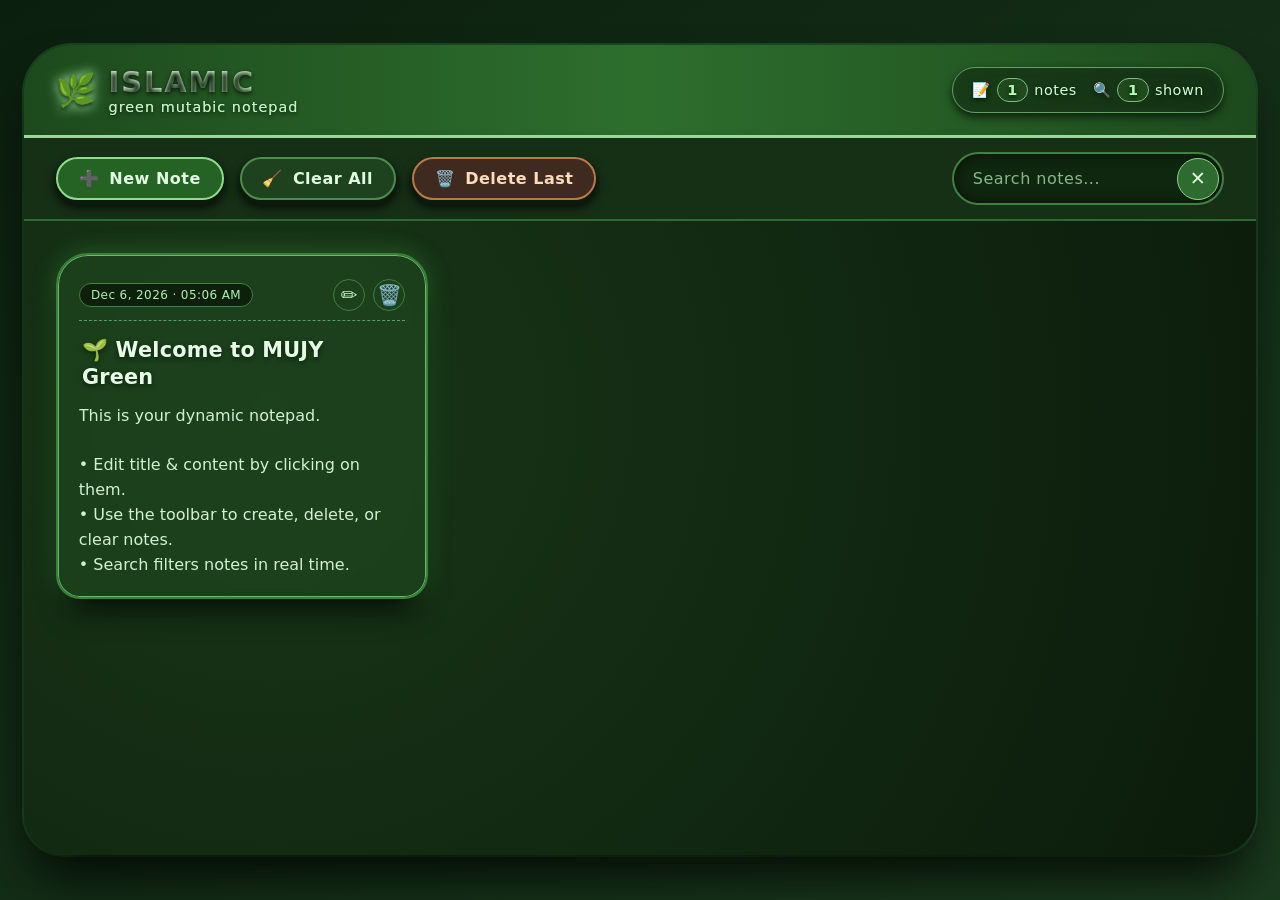
==== note-index.html @ a8dafe5c "Add files via upload" ====
<!DOCTYPE html>
<html lang="en">
<head>
  <meta charset="UTF-8">
  <meta name="viewport" content="width=device-width, initial-scale=1.0">
  <title>GREEN THEME · DYNAMIC NOTEPAD</title>
  <link rel="stylesheet" href="note-style.css">
</head>
<body>
  <div class="notepad" id="app">
    <!-- HEADER -->
    <div class="pad-header">
      <div class="logo-area">
        <div class="logo-icon">🌿</div>
        <h1>islamic <span>green mutabic notepad</span></h1>
      </div>
      <div class="stats">
        <span>📝 <i id="noteCount">0</i> notes</span>
        <span>🔍 <i id="filteredCount">0</i> shown</span>
      </div>
    </div>

    <!-- TOOLBAR -->
    <div class="toolbar">
      <button class="tool-btn success" id="newNoteBtn">
        <span>➕</span> New Note
      </button>
      <button class="tool-btn" id="clearAllBtn">
        <span>🧹</span> Clear All
      </button>
      <button class="tool-btn danger" id="deleteLastBtn">
        <span>🗑️</span> Delete Last
      </button>
      <div class="spacer"></div>
      <div class="search-wrapper">
        <input type="text" id="searchInput" placeholder="Search notes..." autocomplete="off">
        <button id="clearSearchBtn" title="clear search">✕</button>
      </div>
    </div>

    <!-- NOTES GRID -->
    <div class="notes-container" id="notesContainer"></div>
  </div>

  <script src="note-script.js"></script>
</body>
</html>
---- note-style.css ----
* {
  margin: 0;
  padding: 0;
  box-sizing: border-box;
  font-family: 'Segoe UI', 'Inter', system-ui, sans-serif;
}

body {
  background: linear-gradient(145deg, #0b1f0e 0%, #1a3a1e 100%);
  min-height: 100vh;
  display: flex;
  align-items: center;
  justify-content: center;
  padding: 1.5rem;
}

/* MAIN CARD */
.notepad {
  width: 100%;
  max-width: 1300px;
  height: 90vh;
  min-height: 600px;
  background: rgba(18, 45, 22, 0.75);
  backdrop-filter: blur(8px);
  -webkit-backdrop-filter: blur(8px);
  border-radius: 3rem 3rem 2.5rem 2.5rem;
  box-shadow:
    0 30px 50px -10px rgba(0, 0, 0, 0.8),
    0 0 0 2px rgba(70, 170, 80, 0.25),
    0 0 40px rgba(40, 180, 70, 0.3) inset;
  display: flex;
  flex-direction: column;
  overflow: hidden;
  transition: box-shadow 0.3s ease;
}

/* HEADER */
.pad-header {
  display: flex;
  align-items: center;
  justify-content: space-between;
  padding: 1.25rem 2rem;
  background: linear-gradient(90deg, #1d4a1d, #2d6e2d, #1d4a1d);
  border-bottom: 3px solid #a3e0a3;
  color: #e2ffe2;
  text-shadow: 0 2px 4px #0a1f0a;
  letter-spacing: 0.5px;
  flex-wrap: wrap;
  gap: 0.75rem;
}

.logo-area {
  display: flex;
  align-items: center;
  gap: 12px;
}

.logo-icon {
  font-size: 2rem;
  filter: drop-shadow(0 0 6px #b3ffb3);
}

.pad-header h1 {
  font-weight: 600;
  font-size: 1.8rem;
  text-transform: uppercase;
  background: linear-gradient(135deg, #e9ffe9, #b8f0b8);
  -webkit-background-clip: text;
  -webkit-text-fill-color: transparent;
  background-clip: text;
  letter-spacing: 2px;
}

.pad-header h1 span {
  font-weight: 300;
  font-size: 0.9rem;
  display: block;
  text-transform: none;
  letter-spacing: 1px;
  color: #c6f0c6;
  -webkit-text-fill-color: #c6f0c6;
  background: none;
}

/* STATS */
.stats {
  display: flex;
  gap: 1rem;
  background: rgba(0, 0, 0, 0.35);
  padding: 0.6rem 1.2rem;
  border-radius: 40px;
  border: 1px solid #5f9f5f;
  box-shadow: inset 0 0 8px #1e3d1e, 0 4px 8px #0f1f0f;
  font-size: 0.9rem;
  font-weight: 500;
}

.stats span {
  display: flex;
  align-items: center;
  gap: 6px;
  color: #d4ffd4;
}

.stats i {
  font-style: normal;
  background: #1e4a1e;
  padding: 0.2rem 0.6rem;
  border-radius: 30px;
  color: #b3ffb3;
  font-weight: 700;
  border: 1px solid #7bbf7b;
}

/* TOOLBAR */
.toolbar {
  display: flex;
  flex-wrap: wrap;
  align-items: center;
  gap: 0.7rem 1rem;
  padding: 0.9rem 2rem;
  background: #163016;
  border-bottom: 2px solid #2e6b2e;
  box-shadow: 0 6px 12px rgba(0, 0, 0, 0.4);
}

.tool-btn {
  background: #1e421e;
  border: 2px solid #4e8b4e;
  color: #e0ffe0;
  font-weight: 600;
  font-size: 1rem;
  padding: 0.65rem 1.3rem;
  border-radius: 40px;
  cursor: pointer;
  display: inline-flex;
  align-items: center;
  gap: 10px;
  transition: all 0.2s;
  box-shadow: 0 5px 0 #0b1a0b, 0 6px 12px black;
  letter-spacing: 0.5px;
}

.tool-btn:hover {
  background: #2d632d;
  border-color: #86d486;
  transform: translateY(-2px);
  box-shadow: 0 7px 0 #0b1a0b, 0 10px 18px black;
  color: #ffffff;
}

.tool-btn:active {
  transform: translateY(4px);
  box-shadow: 0 2px 0 #0b1a0b, 0 5px 10px black;
}

.tool-btn.danger {
  background: #3f2a1f;
  border-color: #b97a4a;
  color: #ffddbb;
}

.tool-btn.danger:hover {
  background: #5e3b28;
  border-color: #e6a56b;
}

.tool-btn.success {
  background: #256325;
  border-color: #8fdc8f;
  color: #e5ffe5;
}

.spacer {
  flex: 1;
}

/* SEARCH */
.search-wrapper {
  display: flex;
  align-items: center;
  background: #0f260f;
  border: 2px solid #418041;
  border-radius: 40px;
  padding: 0.2rem 0.2rem 0.2rem 1.2rem;
  box-shadow: inset 0 0 12px #071007;
}

.search-wrapper input {
  background: transparent;
  border: none;
  outline: none;
  color: #ccffcc;
  font-size: 1rem;
  width: 200px;
  padding: 0.5rem 0;
}

.search-wrapper input::placeholder {
  color: #88b888;
  font-weight: 300;
  letter-spacing: 0.5px;
}

.search-wrapper button {
  background: #2e6b2e;
  border: none;
  color: #e0ffe0;
  font-size: 1.2rem;
  border-radius: 40px;
  width: 42px;
  height: 42px;
  display: grid;
  place-items: center;
  cursor: pointer;
  transition: 0.15s;
  border: 1px solid #8cd48c;
  margin-left: 4px;
}

.search-wrapper button:hover {
  background: #4a924a;
  color: white;
}

/* NOTES GRID */
.notes-container {
  flex: 1;
  padding: 2rem;
  overflow-y: auto;
  display: grid;
  grid-template-columns: repeat(auto-fill, minmax(280px, 1fr));
  gap: 1.6rem;
  background: radial-gradient(circle at 20% 30%, #183618, #0b1b0b);
  align-content: start;
}

.notes-container::-webkit-scrollbar {
  width: 12px;
}

.notes-container::-webkit-scrollbar-track {
  background: #102210;
  border-radius: 20px;
  box-shadow: inset 0 0 8px #030603;
}

.notes-container::-webkit-scrollbar-thumb {
  background: #3b7a3b;
  border-radius: 20px;
  border: 3px solid #102210;
  box-shadow: 0 0 8px #7fe07f;
}

.notes-container::-webkit-scrollbar-thumb:hover {
  background: #5ea85e;
}

/* NOTE CARD */
.note-card {
  background: rgba(30, 70, 30, 0.7);
  backdrop-filter: blur(8px);
  -webkit-backdrop-filter: blur(8px);
  border: 2px solid #398039;
  border-radius: 2rem 2rem 1.5rem 1.5rem;
  padding: 1.5rem 1.3rem 1rem 1.3rem;
  box-shadow:
    0 20px 30px -12px black,
    0 0 0 1px #6bb86b inset,
    0 0 25px rgba(80, 200, 80, 0.3);
  display: flex;
  flex-direction: column;
  transition: all 0.25s ease;
  animation: cardPop 0.3s ease-out;
  word-break: break-word;
}

@keyframes cardPop {
  0% { opacity: 0; transform: scale(0.92) translateY(15px); }
  100% { opacity: 1; transform: scale(1) translateY(0); }
}

.note-card:hover {
  border-color: #a0f0a0;
  box-shadow: 0 25px 40px -12px black, 0 0 0 2px #8fe08f inset, 0 0 40px #4fc44f;
  transform: translateY(-3px);
  background: rgba(40, 90, 40, 0.8);
}

.note-header {
  display: flex;
  justify-content: space-between;
  align-items: center;
  margin-bottom: 0.9rem;
  border-bottom: 1px dashed #5c9e5c;
  padding-bottom: 0.55rem;
}

.note-date {
  font-size: 0.75rem;
  font-weight: 500;
  color: #b0f0b0;
  background: #0c200c;
  padding: 0.25rem 0.7rem;
  border-radius: 30px;
  letter-spacing: 0.4px;
  border: 1px solid #458045;
}

.note-actions {
  display: flex;
  gap: 8px;
}

.note-actions button {
  background: transparent;
  border: none;
  font-size: 1.25rem;
  cursor: pointer;
  color: #bbf0bb;
  width: 32px;
  height: 32px;
  border-radius: 50%;
  display: grid;
  place-items: center;
  transition: 0.15s;
  border: 1px solid #3d7e3d;
}

.note-actions button:hover {
  background: #2d662d;
  color: white;
  transform: scale(1.1);
  border-color: #b3ffb3;
}

.note-actions .edit-btn:hover {
  background: #3d7a3d;
}

.note-actions .delete-btn:hover {
  background: #7a3d1f;
  border-color: #e6a56b;
  color: #ffd8b3;
}

.note-title {
  font-weight: 700;
  font-size: 1.3rem;
  color: #e6ffe6;
  margin-bottom: 0.5rem;
  letter-spacing: 0.2px;
  line-height: 1.3;
  text-shadow: 0 2px 5px #102010;
  word-break: break-word;
  outline: none;
  padding: 0.1rem 0.2rem;
  border-radius: 12px;
  transition: background 0.15s;
}

.note-title:focus {
  background: #1b3b1b;
  box-shadow: 0 0 0 2px #71c771;
}

.note-content {
  font-size: 1rem;
  line-height: 1.55;
  color: #d4f0d4;
  white-space: pre-wrap;
  word-wrap: break-word;
  overflow-y: auto;
  max-height: 180px;
  padding: 0.2rem 0.2rem 0.2rem 0;
  scrollbar-width: thin;
  scrollbar-color: #589e58 #102210;
  outline: none;
  border-radius: 10px;
  transition: background 0.15s;
  flex: 1;
}

.note-content:focus {
  background: #173017;
  box-shadow: 0 0 0 2px #4a8f4a;
}

/* EMPTY STATE */
.empty-state {
  grid-column: 1 / -1;
  display: flex;
  flex-direction: column;
  align-items: center;
  justify-content: center;
  color: #8fc08f;
  font-size: 1.4rem;
  gap: 1.2rem;
  padding: 4rem 1rem;
  text-align: center;
  border: 3px dashed #3f783f;
  border-radius: 3rem;
  background: #0e1f0e80;
  backdrop-filter: blur(4px);
  letter-spacing: 1px;
  font-weight: 300;
  text-shadow: 0 0 15px #2d5f2d;
}

.empty-state span {
  font-size: 3.5rem;
  filter: drop-shadow(0 0 15px #6dcf6d);
}

/* EDIT MODE */
.note-card.editing {
  border-color: #f3ffb0;
  box-shadow: 0 0 0 3px #e9ffb0, 0 0 40px #b3ff7f;
}

/* RESPONSIVE */
@media (max-width: 650px) {
  .pad-header {
    flex-direction: column;
    align-items: flex-start;
  }
  .toolbar {
    flex-direction: column;
    align-items: stretch;
  }
  .search-wrapper input {
    width: 100%;
  }
  .notes-container {
    padding: 1rem;
  }
  .notepad {
    height: 95vh;
  }
}
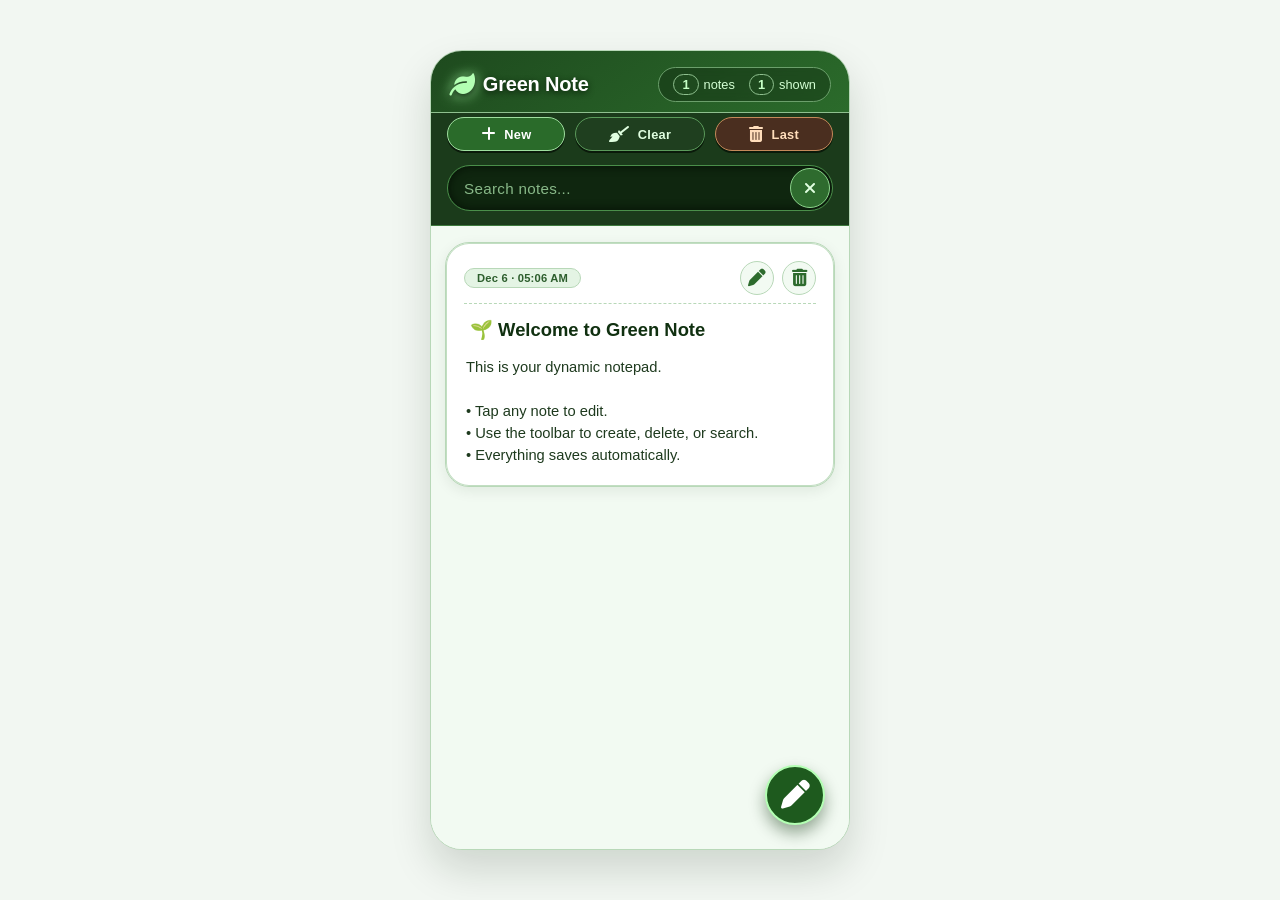
==== commit 7a253897: "Add files via upload" ====
--- a/note-index.html
+++ b/note-index.html
@@ -2,44 +2,64 @@
 <html lang="en">
 <head>
   <meta charset="UTF-8">
-  <meta name="viewport" content="width=device-width, initial-scale=1.0">
-  <title>GREEN THEME · DYNAMIC NOTEPAD</title>
+  <meta name="viewport" content="width=device-width, initial-scale=1.0, maximum-scale=1.0, user-scalable=yes">
+  <title>Green Notepad · Mobile Dynamic</title>
+  <link rel="stylesheet" href="https://cdnjs.cloudflare.com/ajax/libs/font-awesome/6.0.0-beta3/css/all.min.css">
   <link rel="stylesheet" href="note-style.css">
 </head>
 <body>
-  <div class="notepad" id="app">
+  <div class="app" id="app">
     <!-- HEADER -->
-    <div class="pad-header">
-      <div class="logo-area">
-        <div class="logo-icon">🌿</div>
-        <h1>islamic <span>green mutabic notepad</span></h1>
-      </div>
-      <div class="stats">
-        <span>📝 <i id="noteCount">0</i> notes</span>
-        <span>🔍 <i id="filteredCount">0</i> shown</span>
+    <div class="app-header">
+      <div class="header-top">
+        <div class="logo">
+          <i class="fas fa-leaf"></i>
+          <span>Green Note</span>
+        </div>
+        <div class="stats">
+          <span><i id="noteCount">0</i> notes</span>
+          <span><i id="filteredCount">0</i> shown</span>
+        </div>
       </div>
     </div>
 
     <!-- TOOLBAR -->
     <div class="toolbar">
       <button class="tool-btn success" id="newNoteBtn">
-        <span>➕</span> New Note
+        <i class="fas fa-plus"></i> New
       </button>
       <button class="tool-btn" id="clearAllBtn">
-        <span>🧹</span> Clear All
+        <i class="fas fa-broom"></i> Clear
       </button>
       <button class="tool-btn danger" id="deleteLastBtn">
-        <span>🗑️</span> Delete Last
+        <i class="fas fa-trash-alt"></i> Last
       </button>
-      <div class="spacer"></div>
       <div class="search-wrapper">
         <input type="text" id="searchInput" placeholder="Search notes..." autocomplete="off">
-        <button id="clearSearchBtn" title="clear search">✕</button>
+        <button id="clearSearchBtn"><i class="fas fa-times"></i></button>
       </div>
     </div>
 
-    <!-- NOTES GRID -->
+    <!-- NOTES CONTAINER -->
     <div class="notes-container" id="notesContainer"></div>
+
+    <!-- FLOATING ACTION BUTTON -->
+    <div class="fab" id="fabNewNote">
+      <i class="fas fa-pen"></i>
+    </div>
+  </div>
+
+  <!-- MODAL FOR NEW NOTE -->
+  <div class="modal-overlay" id="modalOverlay">
+    <div class="modal-content">
+      <h3>New Note</h3>
+      <input type="text" id="modalTitle" placeholder="Title" value="🌿 New note">
+      <textarea id="modalContent" rows="3" placeholder="Write something green...">Write something green...</textarea>
+      <div class="modal-actions">
+        <button class="cancel" id="modalCancel">Cancel</button>
+        <button class="save" id="modalSave">Save</button>
+      </div>
+    </div>
   </div>
 
   <script src="note-script.js"></script>
--- a/note-style.css
+++ b/note-style.css
@@ -1,189 +1,178 @@
+/* ---------- RESET & GLOBAL ---------- */
 * {
   margin: 0;
   padding: 0;
   box-sizing: border-box;
-  font-family: 'Segoe UI', 'Inter', system-ui, sans-serif;
+  font-family: 'Inter', -apple-system, BlinkMacSystemFont, 'Segoe UI', Roboto, Helvetica, Arial, sans-serif;
+  -webkit-tap-highlight-color: transparent;
 }
 
 body {
-  background: linear-gradient(145deg, #0b1f0e 0%, #1a3a1e 100%);
+  background: #f2f7f2;
+  display: flex;
+  align-items: center;
+  justify-content: center;
   min-height: 100vh;
-  display: flex;
-  align-items: center;
-  justify-content: center;
-  padding: 1.5rem;
-}
-
-/* MAIN CARD */
-.notepad {
+  margin: 0;
+  padding: 0;
+  color: #1a2e1a;
+}
+
+/* ---------- APP CONTAINER ---------- */
+.app {
   width: 100%;
-  max-width: 1300px;
-  height: 90vh;
-  min-height: 600px;
-  background: rgba(18, 45, 22, 0.75);
-  backdrop-filter: blur(8px);
-  -webkit-backdrop-filter: blur(8px);
-  border-radius: 3rem 3rem 2.5rem 2.5rem;
-  box-shadow:
-    0 30px 50px -10px rgba(0, 0, 0, 0.8),
-    0 0 0 2px rgba(70, 170, 80, 0.25),
-    0 0 40px rgba(40, 180, 70, 0.3) inset;
+  max-width: 420px;
+  height: 100vh;
+  max-height: 900px;
+  background: #f8fef8;
   display: flex;
   flex-direction: column;
+  box-shadow: 0 20px 40px rgba(0, 30, 0, 0.15);
+  border-radius: 0;
   overflow: hidden;
-  transition: box-shadow 0.3s ease;
-}
-
-/* HEADER */
-.pad-header {
+  position: relative;
+  border: 1px solid #c8e0c8;
+}
+
+@media (min-width: 500px) {
+  .app {
+    border-radius: 32px;
+    height: 90vh;
+    max-height: 800px;
+    border: 1px solid #b8d8b8;
+  }
+}
+
+/* ---------- HEADER ---------- */
+.app-header {
+  padding: 16px 18px 10px;
+  background: linear-gradient(145deg, #1e4a1e, #2b6b2b);
+  color: #e6ffe6;
+  border-bottom: 1px solid #8fc08f;
+  display: flex;
+  flex-direction: column;
+  gap: 8px;
+  flex-shrink: 0;
+  box-shadow: 0 4px 12px rgba(0, 0, 0, 0.2);
+}
+
+.header-top {
   display: flex;
   align-items: center;
   justify-content: space-between;
-  padding: 1.25rem 2rem;
-  background: linear-gradient(90deg, #1d4a1d, #2d6e2d, #1d4a1d);
-  border-bottom: 3px solid #a3e0a3;
-  color: #e2ffe2;
-  text-shadow: 0 2px 4px #0a1f0a;
-  letter-spacing: 0.5px;
-  flex-wrap: wrap;
-  gap: 0.75rem;
-}
-
-.logo-area {
-  display: flex;
-  align-items: center;
-  gap: 12px;
-}
-
-.logo-icon {
-  font-size: 2rem;
-  filter: drop-shadow(0 0 6px #b3ffb3);
-}
-
-.pad-header h1 {
+}
+
+.logo {
+  display: flex;
+  align-items: center;
+  gap: 8px;
   font-weight: 600;
-  font-size: 1.8rem;
-  text-transform: uppercase;
-  background: linear-gradient(135deg, #e9ffe9, #b8f0b8);
-  -webkit-background-clip: text;
-  -webkit-text-fill-color: transparent;
-  background-clip: text;
-  letter-spacing: 2px;
-}
-
-.pad-header h1 span {
-  font-weight: 300;
-  font-size: 0.9rem;
-  display: block;
-  text-transform: none;
-  letter-spacing: 1px;
-  color: #c6f0c6;
-  -webkit-text-fill-color: #c6f0c6;
-  background: none;
-}
-
-/* STATS */
+  font-size: 1.25rem;
+  letter-spacing: -0.2px;
+  color: #ffffff;
+  text-shadow: 0 2px 6px #0a1f0a;
+}
+
+.logo i {
+  font-size: 1.6rem;
+  color: #b3ffb3;
+  filter: drop-shadow(0 0 6px #8fe08f);
+}
+
 .stats {
   display: flex;
-  gap: 1rem;
-  background: rgba(0, 0, 0, 0.35);
-  padding: 0.6rem 1.2rem;
+  gap: 14px;
+  background: rgba(0, 0, 0, 0.25);
+  padding: 6px 14px;
   border-radius: 40px;
-  border: 1px solid #5f9f5f;
-  box-shadow: inset 0 0 8px #1e3d1e, 0 4px 8px #0f1f0f;
-  font-size: 0.9rem;
+  font-size: 0.8rem;
   font-weight: 500;
+  border: 1px solid #6b9f6b;
+  backdrop-filter: blur(4px);
+  color: #d4ffd4;
 }
 
 .stats span {
   display: flex;
   align-items: center;
-  gap: 6px;
-  color: #d4ffd4;
+  gap: 5px;
 }
 
 .stats i {
   font-style: normal;
   background: #1e4a1e;
-  padding: 0.2rem 0.6rem;
+  padding: 2px 8px;
   border-radius: 30px;
-  color: #b3ffb3;
   font-weight: 700;
-  border: 1px solid #7bbf7b;
-}
-
-/* TOOLBAR */
+  color: #c6ffc6;
+  border: 1px solid #8fc08f;
+}
+
+/* ---------- TOOLBAR ---------- */
 .toolbar {
+  padding: 4px 16px 14px;
+  background: #1b3b1b;
   display: flex;
   flex-wrap: wrap;
   align-items: center;
-  gap: 0.7rem 1rem;
-  padding: 0.9rem 2rem;
-  background: #163016;
-  border-bottom: 2px solid #2e6b2e;
-  box-shadow: 0 6px 12px rgba(0, 0, 0, 0.4);
+  gap: 8px 10px;
+  border-bottom: 1px solid #3d7a3d;
+  flex-shrink: 0;
 }
 
 .tool-btn {
-  background: #1e421e;
-  border: 2px solid #4e8b4e;
+  background: #1f3f1f;
+  border: 1.5px solid #5b9b5b;
   color: #e0ffe0;
   font-weight: 600;
-  font-size: 1rem;
-  padding: 0.65rem 1.3rem;
+  font-size: 0.8rem;
+  padding: 8px 16px;
   border-radius: 40px;
   cursor: pointer;
   display: inline-flex;
   align-items: center;
-  gap: 10px;
-  transition: all 0.2s;
-  box-shadow: 0 5px 0 #0b1a0b, 0 6px 12px black;
-  letter-spacing: 0.5px;
-}
-
-.tool-btn:hover {
-  background: #2d632d;
-  border-color: #86d486;
-  transform: translateY(-2px);
-  box-shadow: 0 7px 0 #0b1a0b, 0 10px 18px black;
+  gap: 8px;
+  transition: all 0.15s;
+  box-shadow: 0 2px 0 #0a1a0a;
+  letter-spacing: 0.3px;
+  flex: 1 0 auto;
+  justify-content: center;
+  min-width: 100px;
+  white-space: nowrap;
+}
+
+.tool-btn:active {
+  transform: translateY(2px);
+  box-shadow: 0 0px 0 #0a1a0a;
+}
+
+.tool-btn.success {
+  background: #2a6b2a;
+  border-color: #9fdf9f;
   color: #ffffff;
 }
 
-.tool-btn:active {
-  transform: translateY(4px);
-  box-shadow: 0 2px 0 #0b1a0b, 0 5px 10px black;
-}
-
 .tool-btn.danger {
-  background: #3f2a1f;
-  border-color: #b97a4a;
+  background: #4a2e1f;
+  border-color: #c48a5a;
   color: #ffddbb;
 }
 
-.tool-btn.danger:hover {
-  background: #5e3b28;
-  border-color: #e6a56b;
-}
-
-.tool-btn.success {
-  background: #256325;
-  border-color: #8fdc8f;
-  color: #e5ffe5;
-}
-
-.spacer {
-  flex: 1;
-}
-
-/* SEARCH */
+.tool-btn i {
+  font-size: 1rem;
+}
+
+/* ---------- SEARCH ---------- */
 .search-wrapper {
   display: flex;
   align-items: center;
   background: #0f260f;
-  border: 2px solid #418041;
+  border: 1.5px solid #4a8f4a;
   border-radius: 40px;
-  padding: 0.2rem 0.2rem 0.2rem 1.2rem;
-  box-shadow: inset 0 0 12px #071007;
+  padding: 2px 2px 2px 16px;
+  flex: 2 0 100%;
+  margin-top: 6px;
+  box-shadow: inset 0 0 10px #051005;
 }
 
 .search-wrapper input {
@@ -191,120 +180,113 @@
   border: none;
   outline: none;
   color: #ccffcc;
-  font-size: 1rem;
-  width: 200px;
-  padding: 0.5rem 0;
+  font-size: 0.95rem;
+  width: 100%;
+  padding: 8px 0;
+  font-weight: 400;
 }
 
 .search-wrapper input::placeholder {
   color: #88b888;
   font-weight: 300;
-  letter-spacing: 0.5px;
+  letter-spacing: 0.3px;
 }
 
 .search-wrapper button {
   background: #2e6b2e;
   border: none;
   color: #e0ffe0;
-  font-size: 1.2rem;
+  font-size: 1rem;
   border-radius: 40px;
-  width: 42px;
-  height: 42px;
+  width: 40px;
+  height: 40px;
   display: grid;
   place-items: center;
   cursor: pointer;
   transition: 0.15s;
   border: 1px solid #8cd48c;
   margin-left: 4px;
-}
-
-.search-wrapper button:hover {
+  flex-shrink: 0;
+}
+
+.search-wrapper button:active {
   background: #4a924a;
-  color: white;
-}
-
-/* NOTES GRID */
+}
+
+/* ---------- NOTES GRID ---------- */
 .notes-container {
   flex: 1;
-  padding: 2rem;
+  padding: 16px 14px 90px;
   overflow-y: auto;
-  display: grid;
-  grid-template-columns: repeat(auto-fill, minmax(280px, 1fr));
-  gap: 1.6rem;
-  background: radial-gradient(circle at 20% 30%, #183618, #0b1b0b);
-  align-content: start;
+  display: flex;
+  flex-direction: column;
+  gap: 14px;
+  background: #f2faf2;
+  scroll-behavior: smooth;
 }
 
 .notes-container::-webkit-scrollbar {
-  width: 12px;
+  width: 6px;
 }
 
 .notes-container::-webkit-scrollbar-track {
-  background: #102210;
-  border-radius: 20px;
-  box-shadow: inset 0 0 8px #030603;
+  background: #d8ecd8;
+  border-radius: 10px;
 }
 
 .notes-container::-webkit-scrollbar-thumb {
-  background: #3b7a3b;
-  border-radius: 20px;
-  border: 3px solid #102210;
-  box-shadow: 0 0 8px #7fe07f;
-}
-
-.notes-container::-webkit-scrollbar-thumb:hover {
-  background: #5ea85e;
-}
-
-/* NOTE CARD */
+  background: #4a8f4a;
+  border-radius: 10px;
+}
+
+/* ---------- NOTE CARD ---------- */
 .note-card {
-  background: rgba(30, 70, 30, 0.7);
-  backdrop-filter: blur(8px);
-  -webkit-backdrop-filter: blur(8px);
-  border: 2px solid #398039;
-  border-radius: 2rem 2rem 1.5rem 1.5rem;
-  padding: 1.5rem 1.3rem 1rem 1.3rem;
-  box-shadow:
-    0 20px 30px -12px black,
-    0 0 0 1px #6bb86b inset,
-    0 0 25px rgba(80, 200, 80, 0.3);
+  background: #ffffff;
+  border-radius: 24px;
+  padding: 18px 18px 16px;
+  box-shadow: 0 4px 14px rgba(0, 40, 0, 0.08), 0 0 0 1px #c2dec2 inset;
   display: flex;
   flex-direction: column;
-  transition: all 0.25s ease;
-  animation: cardPop 0.3s ease-out;
+  transition: all 0.2s ease;
+  border: 1px solid #b8d8b8;
+  animation: cardPop 0.25s ease-out;
+  position: relative;
   word-break: break-word;
 }
 
 @keyframes cardPop {
-  0% { opacity: 0; transform: scale(0.92) translateY(15px); }
+  0% { opacity: 0; transform: scale(0.96) translateY(8px); }
   100% { opacity: 1; transform: scale(1) translateY(0); }
 }
 
 .note-card:hover {
-  border-color: #a0f0a0;
-  box-shadow: 0 25px 40px -12px black, 0 0 0 2px #8fe08f inset, 0 0 40px #4fc44f;
-  transform: translateY(-3px);
-  background: rgba(40, 90, 40, 0.8);
+  border-color: #8fc08f;
+  box-shadow: 0 6px 18px rgba(40, 100, 40, 0.15), 0 0 0 2px #b3e0b3 inset;
+}
+
+.note-card.editing {
+  border-color: #b3ffb3;
+  box-shadow: 0 0 0 3px #b3ffb3, 0 6px 18px rgba(0, 80, 0, 0.2);
 }
 
 .note-header {
   display: flex;
   justify-content: space-between;
   align-items: center;
-  margin-bottom: 0.9rem;
-  border-bottom: 1px dashed #5c9e5c;
-  padding-bottom: 0.55rem;
+  margin-bottom: 10px;
+  border-bottom: 1px dashed #b8d8b8;
+  padding-bottom: 8px;
 }
 
 .note-date {
-  font-size: 0.75rem;
-  font-weight: 500;
-  color: #b0f0b0;
-  background: #0c200c;
-  padding: 0.25rem 0.7rem;
+  font-size: 0.7rem;
+  font-weight: 600;
+  color: #2d5e2d;
+  background: #e4f4e4;
+  padding: 3px 12px;
   border-radius: 30px;
-  letter-spacing: 0.4px;
-  border: 1px solid #458045;
+  letter-spacing: 0.2px;
+  border: 1px solid #b8d8b8;
 }
 
 .note-actions {
@@ -315,126 +297,233 @@
 .note-actions button {
   background: transparent;
   border: none;
-  font-size: 1.25rem;
+  font-size: 1.1rem;
   cursor: pointer;
-  color: #bbf0bb;
-  width: 32px;
-  height: 32px;
+  color: #2d6b2d;
+  width: 34px;
+  height: 34px;
   border-radius: 50%;
   display: grid;
   place-items: center;
-  transition: 0.15s;
-  border: 1px solid #3d7e3d;
-}
-
-.note-actions button:hover {
-  background: #2d662d;
-  color: white;
-  transform: scale(1.1);
-  border-color: #b3ffb3;
-}
-
-.note-actions .edit-btn:hover {
-  background: #3d7a3d;
-}
-
-.note-actions .delete-btn:hover {
-  background: #7a3d1f;
-  border-color: #e6a56b;
-  color: #ffd8b3;
+  transition: 0.12s;
+  border: 1px solid #b8d8b8;
+  background: #f2faf2;
+}
+
+.note-actions button:active {
+  background: #d0e8d0;
+  transform: scale(0.95);
+}
+
+.note-actions .delete-btn:active {
+  background: #f0d8c0;
+  border-color: #d4a070;
+  color: #8a4a1a;
 }
 
 .note-title {
   font-weight: 700;
-  font-size: 1.3rem;
-  color: #e6ffe6;
-  margin-bottom: 0.5rem;
-  letter-spacing: 0.2px;
+  font-size: 1.15rem;
+  color: #103010;
+  margin-bottom: 6px;
   line-height: 1.3;
-  text-shadow: 0 2px 5px #102010;
-  word-break: break-word;
   outline: none;
-  padding: 0.1rem 0.2rem;
+  padding: 4px 6px;
   border-radius: 12px;
   transition: background 0.15s;
+  word-break: break-word;
 }
 
 .note-title:focus {
-  background: #1b3b1b;
-  box-shadow: 0 0 0 2px #71c771;
+  background: #eafaea;
+  box-shadow: 0 0 0 2px #8fc08f;
 }
 
 .note-content {
-  font-size: 1rem;
-  line-height: 1.55;
-  color: #d4f0d4;
+  font-size: 0.92rem;
+  line-height: 1.5;
+  color: #1e3a1e;
   white-space: pre-wrap;
   word-wrap: break-word;
   overflow-y: auto;
-  max-height: 180px;
-  padding: 0.2rem 0.2rem 0.2rem 0;
-  scrollbar-width: thin;
-  scrollbar-color: #589e58 #102210;
+  max-height: 160px;
+  padding: 4px 6px 4px 2px;
   outline: none;
   border-radius: 10px;
   transition: background 0.15s;
   flex: 1;
+  scrollbar-width: thin;
+  scrollbar-color: #a0c8a0 #e4f4e4;
 }
 
 .note-content:focus {
-  background: #173017;
-  box-shadow: 0 0 0 2px #4a8f4a;
-}
-
-/* EMPTY STATE */
+  background: #f0faf0;
+  box-shadow: 0 0 0 2px #8fc08f;
+}
+
+/* ---------- EMPTY STATE ---------- */
 .empty-state {
-  grid-column: 1 / -1;
   display: flex;
   flex-direction: column;
   align-items: center;
   justify-content: center;
-  color: #8fc08f;
-  font-size: 1.4rem;
-  gap: 1.2rem;
-  padding: 4rem 1rem;
+  color: #4a7a4a;
+  font-size: 1.1rem;
+  gap: 14px;
+  padding: 50px 20px;
   text-align: center;
-  border: 3px dashed #3f783f;
-  border-radius: 3rem;
-  background: #0e1f0e80;
+  background: #eaf4ea;
+  border-radius: 32px;
+  border: 2px dashed #8fc08f;
+  margin: 10px 0;
+}
+
+.empty-state i {
+  font-size: 3rem;
+  color: #6b9f6b;
+  filter: drop-shadow(0 0 8px #b3e0b3);
+}
+
+/* ---------- FAB ---------- */
+.fab {
+  position: absolute;
+  bottom: 24px;
+  right: 24px;
+  width: 60px;
+  height: 60px;
+  background: #1e5a1e;
+  color: white;
+  border-radius: 50%;
+  display: flex;
+  align-items: center;
+  justify-content: center;
+  font-size: 1.8rem;
+  box-shadow: 0 8px 16px rgba(0, 40, 0, 0.4);
+  border: 2px solid #b3ffb3;
+  cursor: pointer;
+  transition: 0.2s;
+  z-index: 10;
+}
+
+.fab:active {
+  transform: scale(0.92);
+  background: #2a7a2a;
+}
+
+/* ---------- MODAL ---------- */
+.modal-overlay {
+  position: fixed;
+  top: 0;
+  left: 0;
+  width: 100%;
+  height: 100%;
+  background: rgba(0, 20, 0, 0.5);
   backdrop-filter: blur(4px);
-  letter-spacing: 1px;
-  font-weight: 300;
-  text-shadow: 0 0 15px #2d5f2d;
-}
-
-.empty-state span {
-  font-size: 3.5rem;
-  filter: drop-shadow(0 0 15px #6dcf6d);
-}
-
-/* EDIT MODE */
-.note-card.editing {
-  border-color: #f3ffb0;
-  box-shadow: 0 0 0 3px #e9ffb0, 0 0 40px #b3ff7f;
-}
-
-/* RESPONSIVE */
-@media (max-width: 650px) {
-  .pad-header {
-    flex-direction: column;
-    align-items: flex-start;
+  display: flex;
+  align-items: center;
+  justify-content: center;
+  z-index: 1000;
+  padding: 20px;
+  opacity: 0;
+  visibility: hidden;
+  transition: 0.2s;
+}
+
+.modal-overlay.active {
+  opacity: 1;
+  visibility: visible;
+}
+
+.modal-content {
+  background: #ffffff;
+  width: 100%;
+  max-width: 360px;
+  border-radius: 32px;
+  padding: 24px 20px 20px;
+  box-shadow: 0 20px 40px rgba(0, 30, 0, 0.3);
+  border: 1px solid #c2dec2;
+}
+
+.modal-content h3 {
+  font-size: 1.3rem;
+  margin-bottom: 16px;
+  color: #1a3a1a;
+  text-align: center;
+  font-weight: 700;
+}
+
+.modal-content input,
+.modal-content textarea {
+  width: 100%;
+  padding: 14px 16px;
+  border-radius: 18px;
+  border: 1.5px solid #c2dec2;
+  font-size: 0.95rem;
+  margin-bottom: 14px;
+  background: #f8fef8;
+  outline: none;
+  font-family: inherit;
+  transition: 0.15s;
+  resize: vertical;
+}
+
+.modal-content input:focus,
+.modal-content textarea:focus {
+  border-color: #4a8f4a;
+  box-shadow: 0 0 0 3px #d0ecd0;
+}
+
+.modal-actions {
+  display: flex;
+  gap: 12px;
+  justify-content: flex-end;
+}
+
+.modal-actions button {
+  padding: 10px 24px;
+  border-radius: 40px;
+  border: none;
+  font-weight: 600;
+  font-size: 0.95rem;
+  cursor: pointer;
+  transition: 0.15s;
+}
+
+.modal-actions .cancel {
+  background: #eaf4ea;
+  color: #2a5a2a;
+  border: 1px solid #b8d8b8;
+}
+
+.modal-actions .save {
+  background: #1e6b1e;
+  color: white;
+  border: 1px solid #8fc08f;
+}
+
+.modal-actions button:active {
+  transform: scale(0.96);
+}
+
+/* ---------- RESPONSIVE ---------- */
+@media (max-width: 380px) {
+  .tool-btn {
+    font-size: 0.7rem;
+    padding: 6px 10px;
+    min-width: 80px;
   }
-  .toolbar {
-    flex-direction: column;
-    align-items: stretch;
+  .logo {
+    font-size: 1rem;
   }
-  .search-wrapper input {
-    width: 100%;
+  .stats {
+    font-size: 0.7rem;
+    padding: 4px 10px;
   }
-  .notes-container {
-    padding: 1rem;
+  .note-title {
+    font-size: 1rem;
   }
-  .notepad {
-    height: 95vh;
-  }
+}
+
+[contenteditable="true"]:focus {
+  outline: none;
 }
